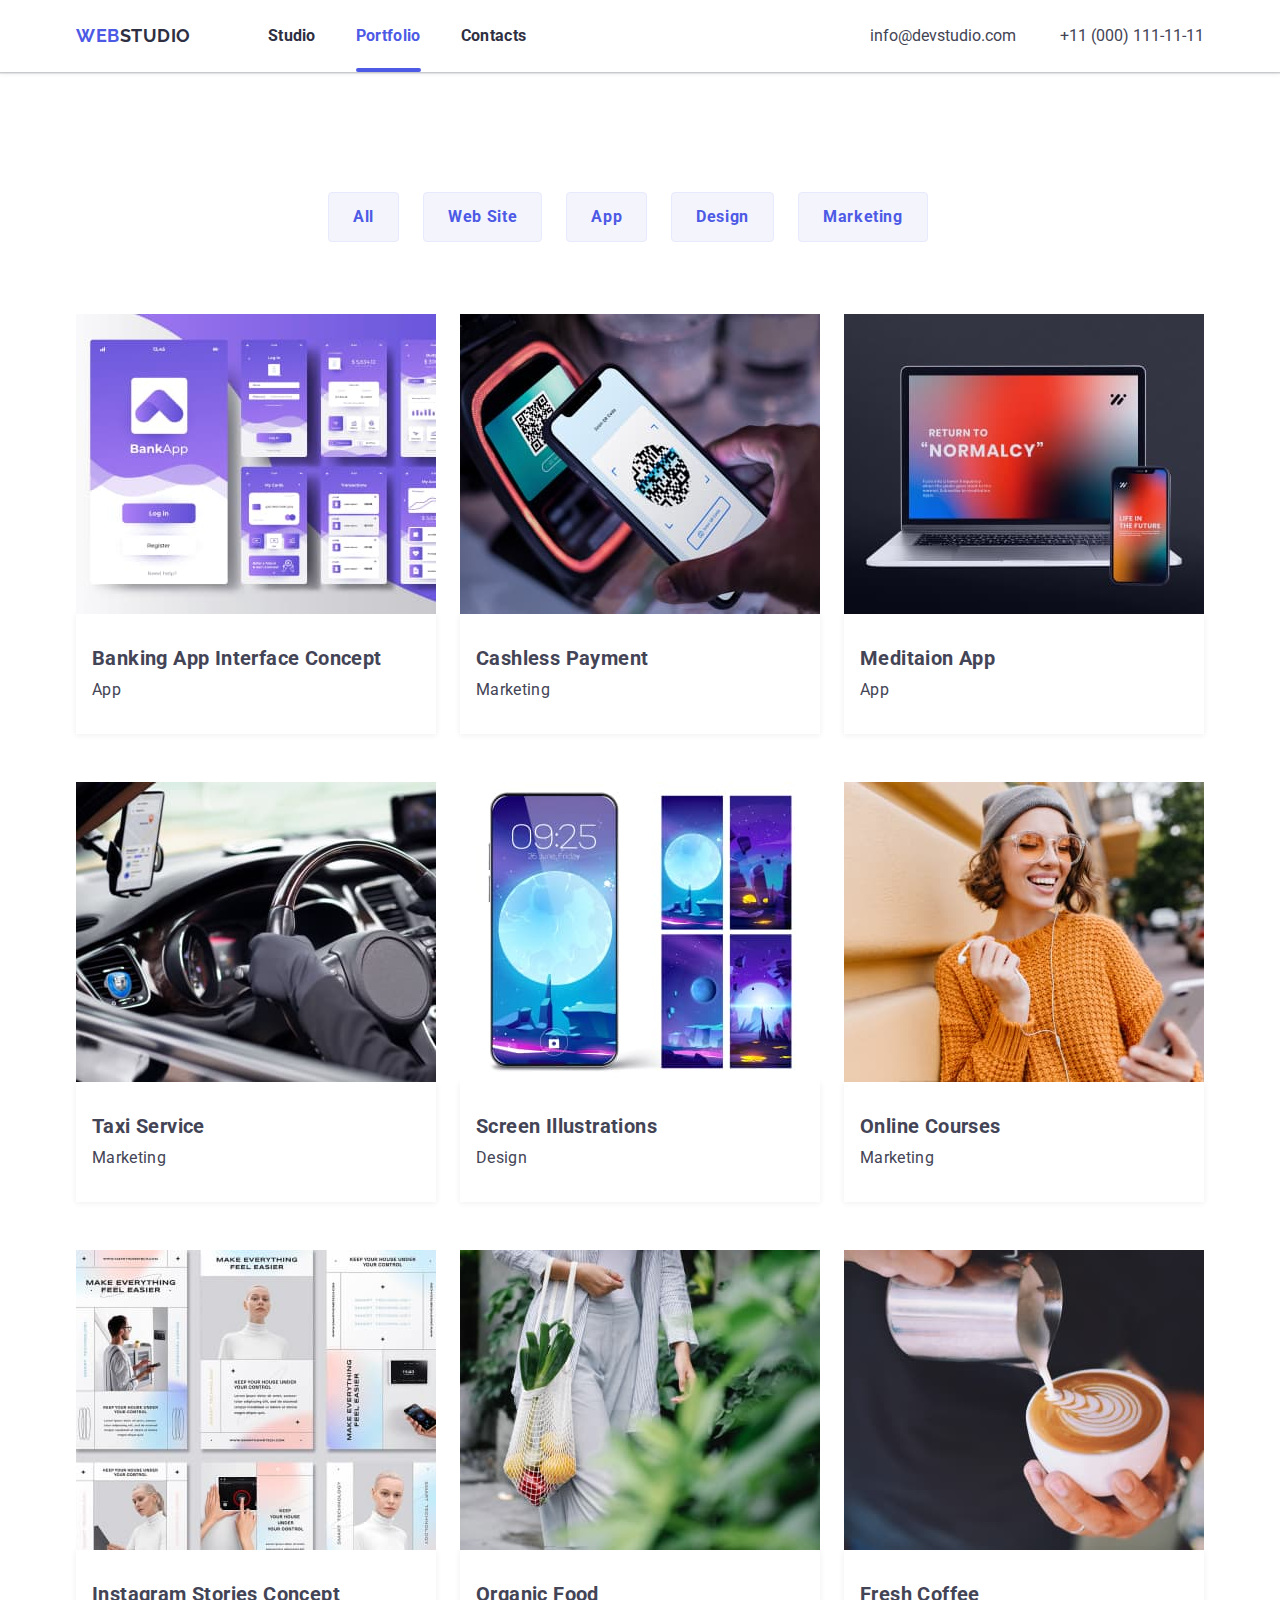
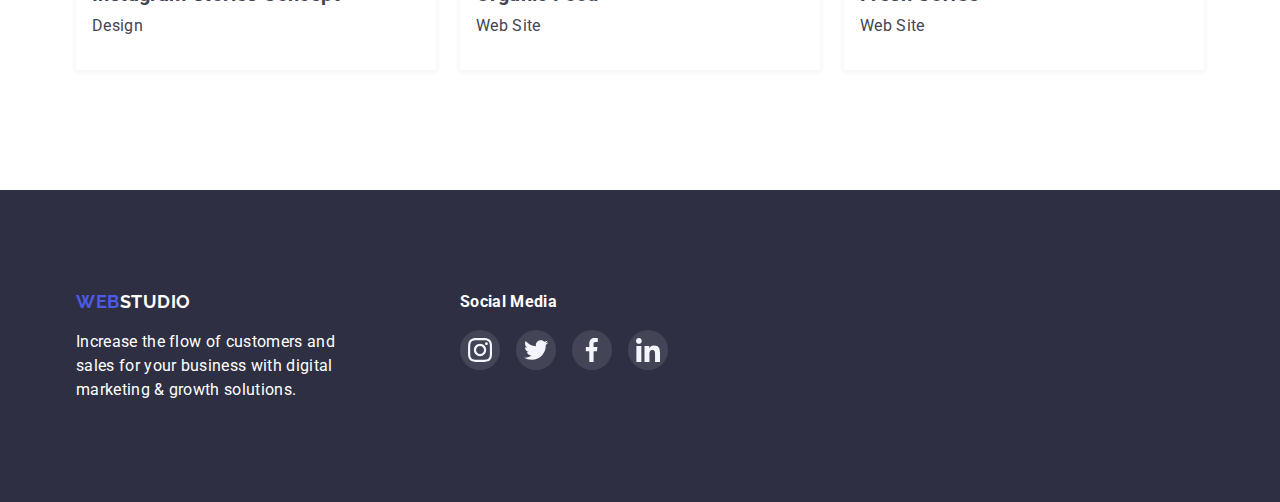
==== portfolio.html @ 87228cd0 "added previous files" ====
<!DOCTYPE html>
<html lang="en">
  <head>
    <meta charset="UTF-8" />
    <meta http-equiv="X-UA-Compatible" content="IE=edge" />
    <meta name="viewport" content="width=device-width, initial-scale=1.0" />
    <title>Портфолио</title>
    <link rel="preconnect" href="https://fonts.googleapis.com" />
    <link rel="preconnect" href="https://fonts.gstatic.com" crossorigin />
    <link
      href="https://fonts.googleapis.com/css2?family=Raleway:wght@700&family=Roboto:wght@400;500;700;900&display=swap"
      rel="stylesheet"
    />
    <link
      rel="stylesheet"
      href="https://cdnjs.cloudflare.com/ajax/libs/modern-normalize/1.1.0/modern-normalize.min.css"
    />
    <link rel="stylesheet" href="./css/styles.css" />
  </head>
  <body>
    <!--header begins-->

    <header class="header">
      <div class="container site-navigation">
        <nav class="navigation">
          <a href="" class="logo"><span class="blue-logo">Web</span>Studio</a>
          <ul class="list main-navigation">
            <li class="main-navigation-link">
              <a href="./index.html">Studio</a>
            </li>
            <li class="main-navigation-link active">
              <a href="">Portfolio</a>
            </li>
            <li class="main-navigation-link"><a href="">Contacts</a></li>
          </ul>
        </nav>
        <div class="contacts">
          <a href="mailto:info@devstudio.com">info@devstudio.com</a>
          <a href="tel:+11(000)111-11-11">+11 (000) 111-11-11</a>
        </div>
      </div>
    </header>
    <!--header ends-->

    <!--portfolio begins-->
    <main>
      <section class="section">
        <div class="container">
          <h1 hidden>Our Works</h1>
          <!--secondary navigation begins-->
          <ul class="list portfolio-menu">
            <li><button class="button-light" type="button">All</button></li>
            <li>
              <button class="button-light" type="button">Web Site</button>
            </li>
            <li><button class="button-light" type="button">App</button></li>
            <li><button class="button-light" type="button">Design</button></li>
            <li>
              <button class="button-light" type="button">Marketing</button>
            </li>
          </ul>
          <!--secondary navigation ends-->

          <!--works begins-->
          <ul class="list portfolio-items">
            <li class="portfolio-card">
              <a class="portfolio-element-link">
                <div class="portfolio-image-wrap">
                  <div class="portfolio-image-overlay">
                    <img
                      class="portfolio-image"
                      width="360"
                      height="300"
                      src="./images/banking-app-interface-concept.jpeg"
                      alt="banking app interface concept"
                    />
                  </div>
                  <p class="portfolio-image-text-over">
                    14 Stylish and User-Friendly App Design Concepts · Task
                    Manager App · Calorie Tracker App · Exotic Fruit Ecommerce
                    App · Cloud Storage App
                  </p>
                </div>

                <div class="portfolio-description">
                  <h2 class="heading-third-level">
                    Banking App Interface Concept
                  </h2>
                  <p>App</p>
                </div>
              </a>
            </li>

            <li class="portfolio-card">
              <a class="portfolio-element-link">
                <div class="portfolio-image-wrap">
                  <div class="portfolio-image-overlay">
                    <img
                      class="portfolio-image"
                      width="360"
                      height="300"
                      src="./images/cashless-payment.jpg"
                      alt="cashless payment"
                    />
                  </div>
                  <p class="portfolio-image-text-over">
                    14 Stylish and User-Friendly App Design Concepts · Task
                    Manager App · Calorie Tracker App · Exotic Fruit Ecommerce
                    App · Cloud Storage App
                  </p>
                </div>
                <div class="portfolio-description">
                  <h2 class="heading-third-level">Cashless Payment</h2>
                  <p>Marketing</p>
                </div>
              </a>
            </li>

            <li class="portfolio-card">
              <a class="portfolio-element-link">
                <div class="portfolio-image-wrap">
                  <div class="portfolio-image-overlay">
                    <img
                      class="portfolio-image"
                      width="360"
                      height="300"
                      src="./images/meditaion-app.jpeg"
                      alt="mediation app"
                    />
                  </div>
                  <p class="portfolio-image-text-over">
                    14 Stylish and User-Friendly App Design Concepts · Task
                    Manager App · Calorie Tracker App · Exotic Fruit Ecommerce
                    App · Cloud Storage App
                  </p>
                </div>
                <div class="portfolio-description">
                  <h2 class="heading-third-level">Meditaion App</h2>
                  <p>App</p>
                </div>
              </a>
            </li>

            <li class="portfolio-card">
              <a class="portfolio-element-link">
                <div class="portfolio-image-wrap">
                  <div class="portfolio-image-overlay">
                    <img
                      class="portfolio-image"
                      width="360"
                      height="300"
                      src="./images/taxi-service.jpeg"
                      alt="tax service"
                    />
                  </div>
                  <p class="portfolio-image-text-over">
                    14 Stylish and User-Friendly App Design Concepts · Task
                    Manager App · Calorie Tracker App · Exotic Fruit Ecommerce
                    App · Cloud Storage App
                  </p>
                </div>
                <div class="portfolio-description">
                  <h2 class="heading-third-level">Taxi Service</h2>
                  <p>Marketing</p>
                </div>
              </a>
            </li>

            <li class="portfolio-card">
              <a class="portfolio-element-link">
                <div class="portfolio-image-wrap">
                  <div class="portfolio-image-overlay">
                    <img
                      class="portfolio-image"
                      width="360"
                      height="300"
                      src="./images/screen-illustrations.jpeg"
                      alt="screen illustrations"
                    />
                  </div>
                  <p class="portfolio-image-text-over">
                    14 Stylish and User-Friendly App Design Concepts · Task
                    Manager App · Calorie Tracker App · Exotic Fruit Ecommerce
                    App · Cloud Storage App
                  </p>
                </div>
                <div class="portfolio-description">
                  <h2 class="heading-third-level">Screen Illustrations</h2>
                  <p>Design</p>
                </div>
              </a>
            </li>

            <li class="portfolio-card">
              <a class="portfolio-element-link">
                <div class="portfolio-image-wrap">
                  <div class="portfolio-image-overlay">
                    <img
                      class="portfolio-image"
                      width="360"
                      height="300"
                      src="./images/online-courses.jpeg"
                      alt="online courses"
                    />
                  </div>
                  <p class="portfolio-image-text-over">
                    14 Stylish and User-Friendly App Design Concepts · Task
                    Manager App · Calorie Tracker App · Exotic Fruit Ecommerce
                    App · Cloud Storage App
                  </p>
                </div>
                <div class="portfolio-description">
                  <h2 class="heading-third-level">Online Courses</h2>
                  <p>Marketing</p>
                </div>
              </a>
            </li>

            <li class="portfolio-card">
              <a class="portfolio-element-link">
                <div class="portfolio-image-wrap">
                  <div class="portfolio-image-overlay">
                    <img
                      class="portfolio-image"
                      width="360"
                      height="300"
                      src="./images/instagram-stories-concept.jpeg"
                      alt="instagram stories concept"
                    />
                  </div>
                  <p class="portfolio-image-text-over">
                    14 Stylish and User-Friendly App Design Concepts · Task
                    Manager App · Calorie Tracker App · Exotic Fruit Ecommerce
                    App · Cloud Storage App
                  </p>
                </div>
                <div class="portfolio-description">
                  <h2 class="heading-third-level">Instagram Stories Concept</h2>
                  <p>Design</p>
                </div>
              </a>
            </li>

            <li class="portfolio-card">
              <a class="portfolio-element-link">
                <div class="portfolio-image-wrap">
                  <div class="portfolio-image-overlay">
                    <img
                      class="portfolio-image"
                      width="360"
                      height="300"
                      src="./images/organic-food.jpeg"
                      alt="organic food"
                    />
                  </div>
                  <p class="portfolio-image-text-over">
                    14 Stylish and User-Friendly App Design Concepts · Task
                    Manager App · Calorie Tracker App · Exotic Fruit Ecommerce
                    App · Cloud Storage App
                  </p>
                </div>
                <div class="portfolio-description">
                  <h2 class="heading-third-level">Organic Food</h2>
                  <p>Web Site</p>
                </div>
              </a>
            </li>

            <li class="portfolio-card">
              <a class="portfolio-element-link">
                <div class="portfolio-image-wrap">
                  <div class="portfolio-image-overlay">
                    <img
                      class="portfolio-image"
                      width="360"
                      height="300"
                      src="./images/fresh-coffee.jpeg"
                      alt="fresh coffee"
                    />
                  </div>
                  <p class="portfolio-image-text-over">
                    14 Stylish and User-Friendly App Design Concepts · Task
                    Manager App · Calorie Tracker App · Exotic Fruit Ecommerce
                    App · Cloud Storage App
                  </p>
                </div>
                <div class="portfolio-description">
                  <h2 class="heading-third-level">Fresh Coffee</h2>
                  <p>Web Site</p>
                </div>
              </a>
            </li>
          </ul>
        </div>
      </section>
      <!--works ends-->
    </main>
    <!--portfolio ends-->

    <!--Footer begins-->
    <footer>
      <div class="container">
        <div class="footer-wrap">
          <div class="footer">
            <a class="logo-footer" href=""
              ><span class="blue-logo">Web</span>Studio</a
            >
            <p class="footer-text">
              Increase the flow of customers and sales for your business with
              digital marketing & growth solutions.
            </p>
          </div>

          <div class="footer-social">
            <p class="footer-social-heading">Social Media</p>
            <p></p>
            <div class="footer-social-icons-set">
              <ul class="footer-social-icons list">
                <li class="footer-icon-first">
                  <a href="" class="footer-icon-1">
                    <svg
                      class="footer-icon-iillustration"
                      width="24"
                      height="24"
                    >
                      <use
                        href="./images/icons.svg#icon-instagram-footer"
                      ></use>
                    </svg>
                  </a>
                </li>

                <li class="footer-icon-first">
                  <a href="" class="footer-icon-1">
                    <svg
                      class="footer-icon-illustration"
                      width="24"
                      height="24"
                    >
                      <use href="./images/icons.svg#icon-twitter-footer"></use>
                    </svg>
                  </a>
                </li>

                <li class="footer-icon-first">
                  <a href="" class="footer-icon-1">
                    <svg
                      class="footer-icon-illustration"
                      width="24"
                      height="24"
                    >
                      <use href="./images/icons.svg#icon-facebook-footer"></use>
                    </svg>
                  </a>
                </li>

                <li class="footer-icon-first">
                  <a href="" class="footer-icon-1">
                    <svg
                      class="footer-icon-illustration"
                      width="24"
                      height="24"
                    >
                      <use href="./images/icons.svg#icon-linkedin-footer"></use>
                    </svg>
                  </a>
                </li>
              </ul>
            </div>
          </div>
        </div>
      </div>
    </footer>

    <!--Footer ends-->
  </body>
</html>
---- css/styles.css ----
/*Global Colors-Variables*/
:root {
  --accent-color: #4d5ae5;
  --accent-clicked-butoon: #404bbf;
  --title-text-color: #2e2f42;
  --primary-text-color: #434455;
  --primary-background-color: #fff;
  --secondary-background-color: #f4f4fd;
  --dark-background-color: #2e2f42;
}

/*Global page settings begins*/
body {
  background-color: var(--primary-background-color);
  color: var(--primary-text-color);
  font-family: Roboto, sans-serif, Arial, Helvetica, sans-serif;
  font-size: 16px;
}

.container {
  width: 1158px;
  margin: 0 auto;
  padding: 0 15px 0 15px;
}

.section {
  padding: 120px 0 120px 0;
}

.section-no-padding {
  padding: 0;
}

.section-no-top-padding {
  padding: 0;
  padding-bottom: 120px;
}

h1,
h2,
h3,
h4,
h5,
h6,
p,
ul {
  margin-top: 0;
  margin-bottom: 0;
}

img {
  display: block;
}

/*list - turn of bullets*/
.list {
  list-style: none;
}

footer {
  background-color: var(--dark-background-color);
  color: var(--primary-background-color);
  padding: 100px 0 100px 0;
}
/*Global page settings ends*/

/*Studio page begins*/

/*Header*/

.header {
  padding-top: 24px;
  padding-bottom: 24px;
  box-shadow: 0px 2px 1px rgba(46, 47, 66, 0.08),
    0px 1px 1px rgba(46, 47, 66, 0.16), 0px 1px 6px rgba(46, 47, 66, 0.08);
}
.site-navigation {
  display: flex;
  align-items: center;
  justify-content: space-between;
}

.navigation {
  display: flex;
  align-items: center;
}

/*Buttons*/

.button {
  font-family: Roboto, sans-serif;
  font-size: 16px;
  line-height: 1.17;
  font-weight: 700;
  letter-spacing: 0.04em;
  background-color: var(--accent-color);
  color: var(--primary-background-color);
  cursor: pointer;
  border: none;
  padding: 16px 32px 16px 32px;
  box-shadow: 0px 4px 4px rgba(0, 0, 0, 0.15);
  border-radius: 4px;
  transition: background-color 250ms cubic-bezier(0.4, 0, 0.2, 1);
}

.button:hover,
.button:focus {
  background-color: var(--accent-clicked-butoon);
}

.button-light {
  font-family: Roboto, sans-serif;
  font-size: 16px;
  line-height: 1.5;
  font-weight: 700;
  letter-spacing: 0.04em;
  color: var(--accent-color);
  background-color: var(--secondary-background-color);
  cursor: pointer;
  border: 1px solid #e7e9fc;
  padding: 12px 24px;
  border-radius: 4px;
  margin-right: 24px;
  box-shadow: none;
  transition: background-color 250ms cubic-bezier(0.4, 0, 0.2, 1),
    color 250ms cubic-bezier(0.4, 0, 0.2, 1),
    border 250ms cubic-bezier(0.4, 0, 0.2, 1),
    box-shadow 250ms cubic-bezier(0.4, 0, 0.2, 1);
}

.button-light:last-child {
  margin-right: 0;
}

.button-light:hover,
.button-light:focus {
  color: var(--primary-background-color);
  background-color: var(--accent-color);
  border: 1px solid var(--accent-color);
  box-shadow: 0px 3px 1px rgba(0, 0, 0, 0.1), 0px 2px 1px rgba(0, 0, 0, 0.08),
    0px 2px 2px rgba(0, 0, 0, 0.12);
}

/*Header-Logo*/

.logo-footer {
  color: var(--primary-background-color);
  font-family: Raleway, sans-serif;
  font-weight: 700;
  font-size: 18px;
  line-height: 1.33;
  letter-spacing: 0.03em;
  text-transform: uppercase;
}

.logo {
  color: var(--title-text-color);
  font-family: Raleway, sans-serif;
  font-weight: 700;
  font-size: 18px;
  line-height: 1.33;
  letter-spacing: 0.03em;
  text-transform: uppercase;
  margin-right: 77px;
}

nav a,
footer a {
  text-decoration: none;
}

.blue-logo {
  color: var(--accent-color);
}

.footer-text {
  font-size: 16px;
  line-height: 1.5;
  letter-spacing: 0.02em;
}

/*Header - main navigation*/

.main-navigation {
  display: flex;
  padding-left: 0;
  gap: 40px;
}

.main-navigation li {
  display: block;
}

.main-navigation a {
  color: var(--title-text-color);
  text-decoration: none;
  font-weight: 700;
  font-size: 16px;
  line-height: 1.5;
  letter-spacing: 0.02em;
  transition: color 250ms cubic-bezier(0.4, 0, 0.2, 1);
}

.main-navigation-link {
  position: relative;
}

.active a {
  color: var(--accent-color);
}

.active a::after {
  content: "";
  display: inline-block;
  position: absolute;
  bottom: -100%;
  left: 0;
  background-color: var(--accent-color);
  width: 100%;
  height: 4px;
  border-radius: 2px;
}

.main-navigation a:hover,
.main-navigation a:focus {
  color: var(--accent-color);
}

/*Benefits*/
.benefits {
  display: flex;
  padding-left: 0;
  gap: 24px;
}

.benefits li {
  width: 264px;
}

.benefit-icons {
  display: flex;
  background-color: var(--secondary-background-color);
  height: 112px;
  margin-bottom: 8px;
  justify-content: center;
  align-items: center;
}

.benefits h3 {
  margin-bottom: 8px;
}

.benefits p {
  font-size: 16px;
  line-height: 1.5;
}

.benefits li:last-child {
  margin-right: 0;
}

/*What we are doing*/
.services {
  display: flex;
  padding-left: 0;
}

.services li {
  margin-right: 24px;
}

.services li:last-child {
  margin-right: 0;
}

/*Contacts*/
.contacts > a {
  font-family: inherit;
  color: var(--primary-text-color);
  text-decoration: none;
  margin-left: 40px;
  transition: color 250ms cubic-bezier(0.4, 0, 0.2, 1);
}

.contacts > a:hover,
.contacts > a:focus {
  color: var(--accent-color);
}

/*Studio page*/
/*Hero*/

.hero {
  display: flex;
  align-items: center;
  padding: 192px 0 192px 0;
  color: var(--primary-background-color);
  text-align: center;
  background-image: linear-gradient(
      to right,
      rgba(46, 47, 66, 0.7),
      rgba(46, 47, 66, 0.7)
    ),
    url(../images/people-office.jpeg);
  background-blend-mode: multiply;
  background-repeat: no-repeat;
  background-size: cover;
  background-position: center;
  max-width: 1600px;
  margin: 0 auto;
}

.hero-title {
  font-size: 56px;
  line-height: 1.07;
  color: var(--primary-background-color);
  margin-bottom: 48px;
}

/*What we are doing*/
.heading-second-level {
  font-size: 36px;
  line-height: 1.33;
  margin-bottom: 72px;
}

.our-services {
  text-align: center;
}

/*Our Team*/

.our-team {
  text-align: center;
  background-color: var(--secondary-background-color);
}

.our-team-member {
  background-color: var(--primary-background-color);
  margin-right: 24px;
  box-shadow: 0px 1px 6px rgba(46, 47, 66, 0.08),
    0px 1px 1px rgba(46, 47, 66, 0.16), 0px 2px 1px rgba(46, 47, 66, 0.08);
  border-radius: 0px 0px 4px 4px;
}

.our-team-member li:last-child {
  margin-right: 0;
}

.our-team-member li:first-child {
  padding-right: 0;
  padding-left: 0;
}

.our-team-list {
  display: flex;
  padding-left: 0;
}

.our-team-list .social-icons {
  display: flex;
  gap: 24px;
  padding: 12px 16px 36px 16px;
}

.our-team-description {
  padding: 32px 0 12px 0;
}

.our-team-list > h3 {
  font-size: 20px;
  line-height: 1.2;
}

.our-team-list h3 {
  margin-bottom: 8px;
}

.social-icons-link {
  display: flex;
  align-items: center;
  justify-content: center;
  width: 40px;
  height: 40px;
  background-color: var(--accent-color);
  border-radius: 50%;

  transition: background-color 250ms cubic-bezier(0.4, 0, 0.2, 1);
}

.social-icons-link:hover,
.social-icons-link:focus {
  background-color: var(--accent-clicked-butoon);
}

/*Footer*/
footer {
  display: flex;
  align-items: center;
}
footer p {
  width: 264px;
  margin-top: 16px;
}

.footer-wrap {
  display: flex;
  gap: 120px;
}

.footer-social-icons {
  display: flex;
  gap: 16px;
  padding-left: 0;
}

.footer-social-heading {
  margin-top: 0;
  font-family: "Roboto" sans-serif;
  font-weight: 700;
  font-size: 16px;
  line-height: 1.5;
  letter-spacing: 0.02em;
  color: var(--primary-background-color);
}

.footer-icon-1 {
  display: flex;
  padding: 8px;
  border-radius: 50%;
  background-color: rgba(255, 255, 255, 0.1);
  transition: background-color 250ms cubic-bezier(0.4, 0, 0.2, 1);
}

.footer-icon-illustration {
  justify-content: center;
  align-items: center;
}

.footer-icon-1:hover,
.footer-icon-1:focus {
  background-color: rgba(49, 208, 170, 1);
}

.customers {
  text-align: center;
}

.customers-logos {
  display: flex;
  gap: 24px;
  justify-content: center;
  padding-left: 0px;
}

.customer-logo-element {
  display: flex;
  border: 1px solid #8e8f99;
  border-radius: 4px;
  padding: 16px 32px;
  transition: border 250ms cubic-bezier(0.4, 0, 0.2, 1);
}

.customer-logo-element:hover,
.customer-logo-element:focus {
  border: 1px solid var(--accent-color);
  cursor: pointer;
}

.customer-logo-first:hover,
.customer-logo-first:focus {
  cursor: pointer;
  fill: currentColor;
  color: var(--accent-color);
}

.customer-logo-element:hover .customer-logo,
.customer-logo-element:focus .customer-logo {
  color: var(--accent-color);
  cursor: pointer;
}

.customer-logo {
  color: currentColor;
  transition: color 250ms cubic-bezier(0.4, 0, 0.2, 1);
}

.customer-logo-first {
  fill: currentColor;
  color: #8e8f99;
  transition: color 250ms cubic-bezier(0.4, 0, 0.2, 1);
}

/*Modal window*/
.backdrop {
  position: fixed;
  top: 0;
  left: 0;
  width: 100%;
  height: 100%;
  background-color: rgba(46, 47, 66, 0.4);
  opacity: 1;
  transition: opacity 250ms cubic-bezier(0.4, 0, 0.2, 1);
}

.backdrop.is-hidden {
  opacity: 0;
  pointer-events: none;
  transition: opacity 250ms cubic-bezier(0.4, 0, 0.2, 1);
}

.modal-wrap {
  display: flex;
  padding: 24px;
}

.backdrop.is-hidden .modal {
  transform: translate(-50%, -50%) scale(0.5);
}

.modal {
  display: flex;
  position: absolute;
  justify-content: flex-end;
  top: 50%;
  left: 50%;
  width: 408px;
  height: 576px;
  background-color: #fcfcfc;
  box-shadow: 0px 1px 1px rgba(0, 0, 0, 0.14), 0px 1px 3px rgba(0, 0, 0, 0.12),
    0px 2px 1px rgba(0, 0, 0, 0.2);
  border-radius: 4px;
  transform: translate(-50%, -50%) scale(1);
  transition: transform 250ms cubic-bezier(0.4, 0, 0.2, 1);
}

.modal-window-button {
  display: flex;
  justify-content: center;
  align-items: center;
  width: 24px;
  height: 24px;
  background-color: #e7e9fc;
  border: 1px solid rgba(0, 0, 0, 0.1);
  border-radius: 50%;
}

.modal-window-cross {
  fill: rgba(0, 0, 0, 1);
}

/*Studio page ends*/

/*Portfolio page begins*/

.heading-third-level {
  font-size: 20px;
  line-height: 1.2;
  letter-spacing: 0.02em;
}

/*Portfolio Navigation*/

.portfolio-menu {
  display: flex;
  padding-left: 0;
  justify-content: center;
  margin-bottom: 72px;
}

.portfolio-menu li {
  margin-right: 24px;
}

/*Portfolio works*/
.portfolio-items {
  padding-left: 0;
  display: flex;
  flex-wrap: wrap;
  row-gap: 48px;
  column-gap: 24px;
}

.portfolio-items h2 {
  margin-bottom: 8px;
}

.portfolio-image-wrap {
  position: relative;
  overflow: hidden;
}

.portfolio-image-overlay::before {
  content: "";
  position: absolute;
  display: inline-block;
  width: 100%;
  height: 100%;
  background-color: var(--accent-color);
  transform: translateY(100%);
  transition: transform 250ms cubic-bezier(0.4, 0, 0.2, 1);
}

.portfolio-element-link:hover .portfolio-image-overlay::before {
  transform: translateY(0%);
}

.portfolio-image-text-over {
  position: absolute;
  top: 0;
  left: 0;
  padding: 40px 32px;
  font-family: "Roboto", sans-serif;
  font-size: 16px;
  line-height: 1.5x;
  color: var(--primary-background-color);
  letter-spacing: 0.02em;
  transform: translateY(200%);
  transition: transform 250ms cubic-bezier(0.4, 0, 0.2, 1);
}

.portfolio-element-link:hover .portfolio-image-text-over {
  transform: translateY(0%);
}

.portfolio-description {
  padding: 32px 16px;
  box-shadow: 0px 1px 6px rgba(46, 47, 66, 0.08);
}

.portfolio-card {
  width: calc((100% - 48px) / 3);
}

.portfolio-card:hover {
  box-shadow: 0px 1px 6px rgba(46, 47, 66, 0.08);
  cursor: pointer;
}

.portfolio-card p {
  font-size: 16px;
  line-height: 1.5;
  letter-spacing: 0.02em;
}
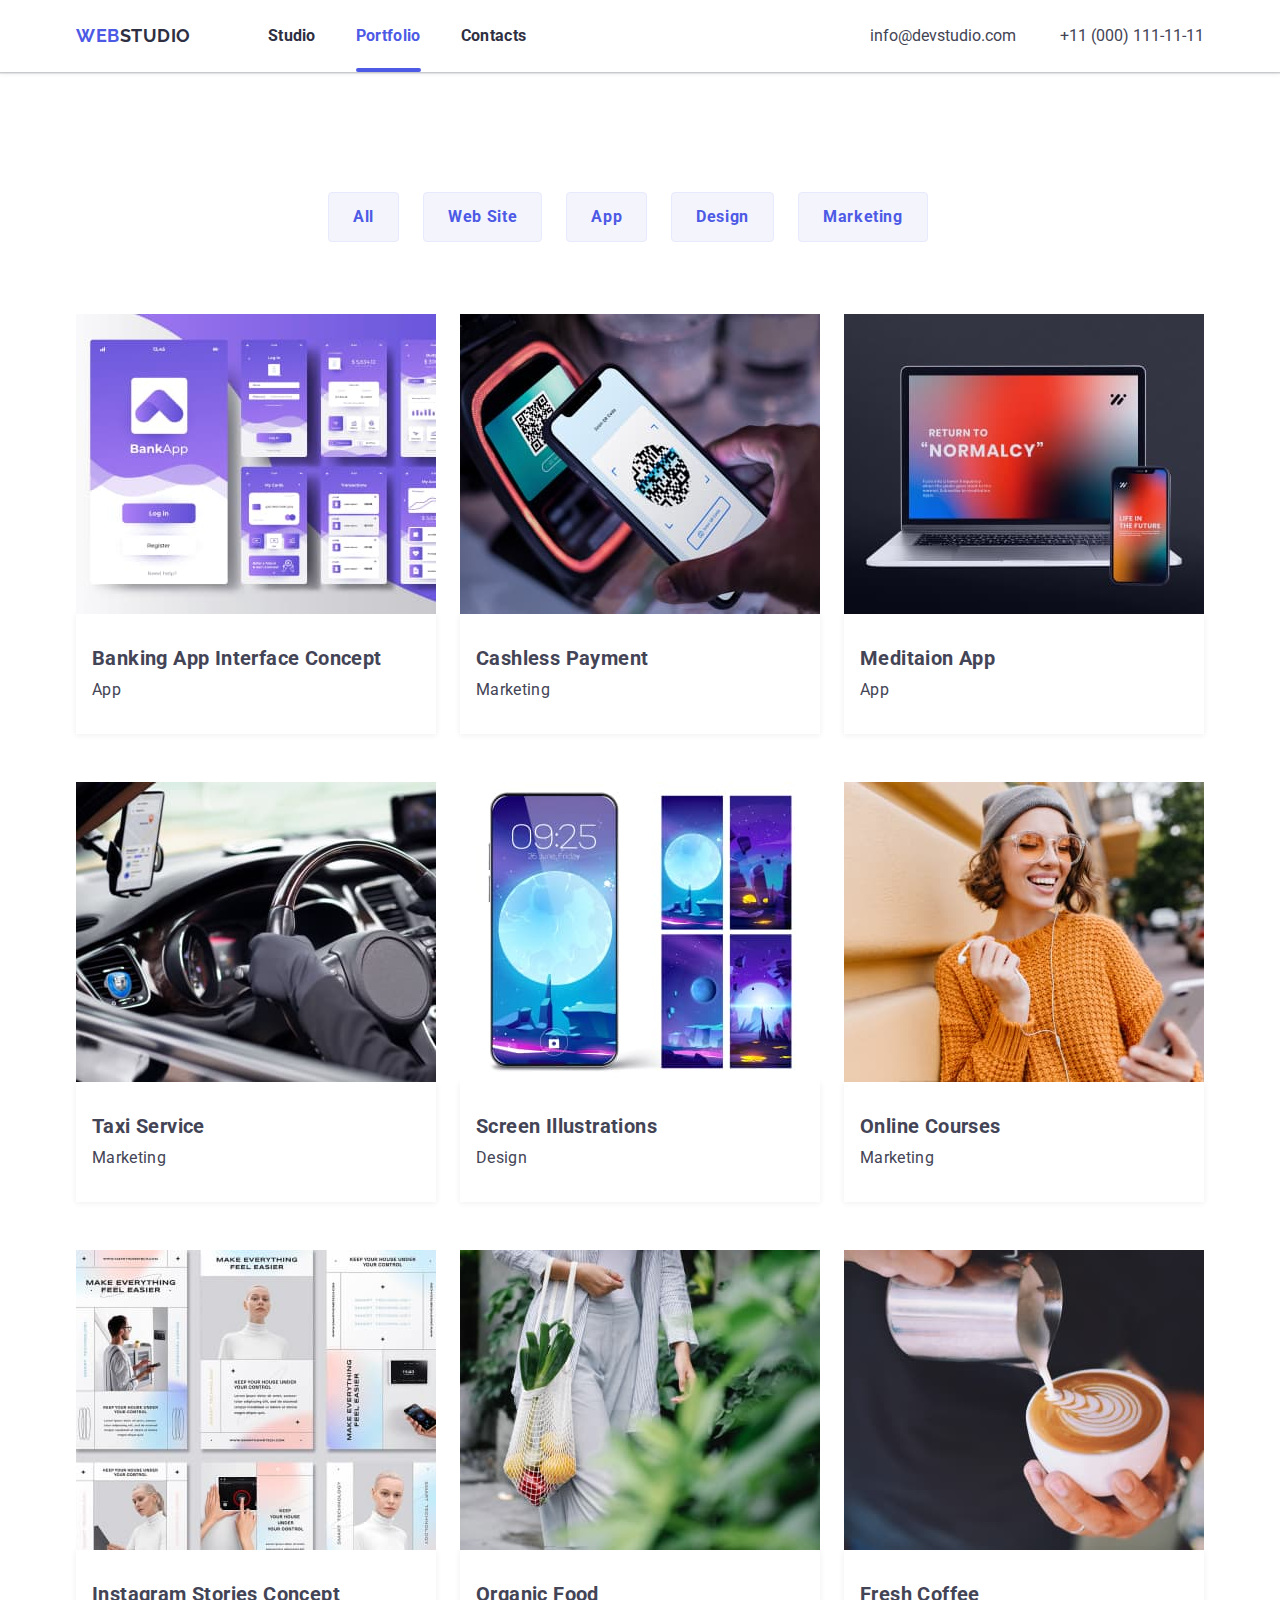
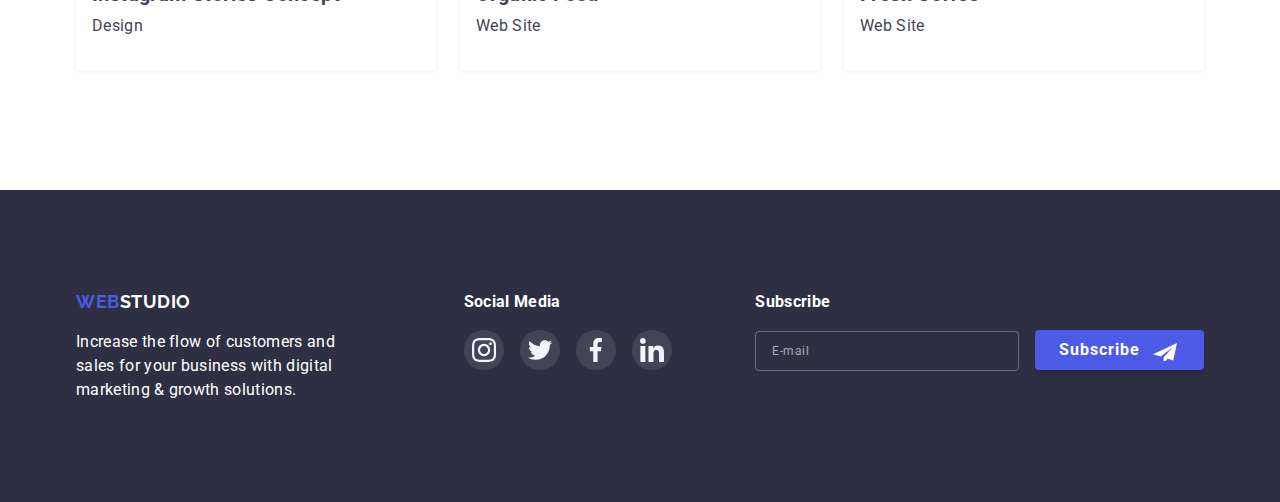
==== commit b0d27529: "added subscribe to the portfolio page" ====
--- a/portfolio.html
+++ b/portfolio.html
@@ -300,76 +300,72 @@
     <!--Footer begins-->
     <footer>
       <div class="container">
-        <div class="footer-wrap">
-          <div class="footer">
-            <a class="logo-footer" href=""
-              ><span class="blue-logo">Web</span>Studio</a
-            >
+       
+      <div class="footer-wrap">
+        <div class="footer">
+          <div class="footer-about-company">
+            <a class ="logo-footer" href=""><span class="blue-logo">Web</span>Studio</a>
             <p class="footer-text">
-              Increase the flow of customers and sales for your business with
-              digital marketing & growth solutions.
+              Increase the flow of customers and sales for your business with digital
+              marketing & growth solutions.
             </p>
           </div>
-
-          <div class="footer-social">
-            <p class="footer-social-heading">Social Media</p>
-            <p></p>
-            <div class="footer-social-icons-set">
-              <ul class="footer-social-icons list">
-                <li class="footer-icon-first">
-                  <a href="" class="footer-icon-1">
-                    <svg
-                      class="footer-icon-iillustration"
-                      width="24"
-                      height="24"
-                    >
-                      <use
-                        href="./images/icons.svg#icon-instagram-footer"
-                      ></use>
-                    </svg>
-                  </a>
-                </li>
-
-                <li class="footer-icon-first">
-                  <a href="" class="footer-icon-1">
-                    <svg
-                      class="footer-icon-illustration"
-                      width="24"
-                      height="24"
-                    >
-                      <use href="./images/icons.svg#icon-twitter-footer"></use>
-                    </svg>
-                  </a>
-                </li>
-
-                <li class="footer-icon-first">
-                  <a href="" class="footer-icon-1">
-                    <svg
-                      class="footer-icon-illustration"
-                      width="24"
-                      height="24"
-                    >
-                      <use href="./images/icons.svg#icon-facebook-footer"></use>
-                    </svg>
-                  </a>
-                </li>
-
-                <li class="footer-icon-first">
-                  <a href="" class="footer-icon-1">
-                    <svg
-                      class="footer-icon-illustration"
-                      width="24"
-                      height="24"
-                    >
-                      <use href="./images/icons.svg#icon-linkedin-footer"></use>
-                    </svg>
-                  </a>
-                </li>
-              </ul>
-            </div>
-          </div>
-        </div>
+        </div>
+  
+        <div class="footer-social">
+            <p class="footer-social-heading">Social Media<p>
+              <div class="footer-social-icons-set">
+                  <ul class="footer-social-icons list">
+                    <li class="footer-icon-first">
+                      <a href="" class="footer-icon-1">
+                        <svg class="footer-icon-iillustration" width="24" height="24">
+                          <use href="./images/icons.svg#icon-instagram-footer"></use>
+                        </svg>
+                      </a>
+                    </li>
+  
+                    <li class="footer-icon-first">
+                      <a href="" class="footer-icon-1">
+                        <svg class="footer-icon-illustration" width="24" height="24">
+                          <use href="./images/icons.svg#icon-twitter-footer"></use>
+                        </svg>
+                      </a>
+                    </li>
+  
+                    <li class="footer-icon-first">
+                      <a href="" class="footer-icon-1">
+                        <svg class="footer-icon-illustration" width="24" height="24">
+                          <use href="./images/icons.svg#icon-facebook-footer"></use>
+                        </svg>
+                      </a>
+                    </li>
+  
+                    <li class="footer-icon-first">
+                      <a href="" class="footer-icon-1">
+                        <svg class="footer-icon-illustration" width="24" height="24">
+                          <use href="./images/icons.svg#icon-linkedin-footer"></use>
+                        </svg>
+                      </a>
+                    </li>
+  
+                  </ul>
+              </div>
+        </div>
+
+        <div class="footer-form-subscribe">
+          <p class="footer-social-heading">Subscribe</p>
+          <form class="footer-form-elements">
+            <label for="subscribe">
+            <input class="input-subscribe" type="email" name="subscribe" placeholder="E-mail">
+            </label>
+              <button class="form-btn-submit btn button" type="submit">Subscribe</button>
+          
+          </form>
+        </div>
+        
       </div>
+      </div>
+     
     </footer>
 
     <!--Footer ends-->
--- a/css/styles.css
+++ b/css/styles.css
@@ -177,6 +177,7 @@
   font-size: 16px;
   line-height: 1.5;
   letter-spacing: 0.02em;
+  width: 264px;
 }
 
 /*Header - main navigation*/
@@ -399,13 +400,22 @@
   align-items: center;
 }
 footer p {
-  width: 264px;
+
   margin-top: 16px;
 }
 
 .footer-wrap {
   display: flex;
-  gap: 120px;
+  padding-right: 0;
+  justify-content: space-between;
+}
+
+.footer-about-company{
+  margin-right: 120px;
+}
+
+.footer-social{
+  margin-right: 80px;
 }
 
 .footer-social-icons {
@@ -442,6 +452,79 @@
   background-color: rgba(49, 208, 170, 1);
 }
 
+.btn{
+  padding: 0;
+  margin:0;
+}
+
+.form-btn-submit{
+  background-color: var(--accent-color);
+  border: none;
+  color: var(--primary-background-color);
+  padding: 8px 64px 8px 24px;
+  border-radius: 4px;
+  font-family: 'Roboto', sans-serif;
+  font-weight: 700;
+  font-size: 16px;
+  line-height: 1.5;  
+  letter-spacing: 0.06em;
+  margin-left: 12px;
+}
+
+.footer-form-elements{
+  margin-top: 16px;
+  position: relative;
+}
+
+.form-btn-submit::before{
+  content: "";
+  display: block;
+  position: absolute;
+  top: 50%;
+  left: 410px;
+  width: 24px;
+  height: 20px;
+  background-image: url(../images/send.svg);
+  background-repeat: no-repeat;
+  background-size: cover;
+  transform: translate(-50%, -50%);
+}
+
+.input-subscribe{
+  padding: 0;
+  margin: 0;
+  height: 40px;
+  width: 264px;
+  background-color: transparent;
+  border: 1px solid rgba(255, 255, 255, 0.3);
+  border-radius: 4px;
+}
+
+.input-subscribe::placeholder{
+  font-family: 'Roboto', sans-serif;
+  font-size: 12px;
+  line-height: 2;
+  letter-spacing: 0.04em;
+  color: rgba(255, 255, 255, 0.6);
+}
+
+.input-subscribe:focus,
+.input-subscribe {
+  color: var(--primary-background-color);
+  padding-left: 16px;
+  font-family: 'Roboto', sans-serif;
+  font-size: 12px;
+  line-height: 2;
+  letter-spacing: 0.04em;
+}
+
+.input-subscribe:focus::placeholder{
+  color: transparent;
+}
+
+
+
+/*Client Logos*/
 .customers {
   text-align: center;
 }
